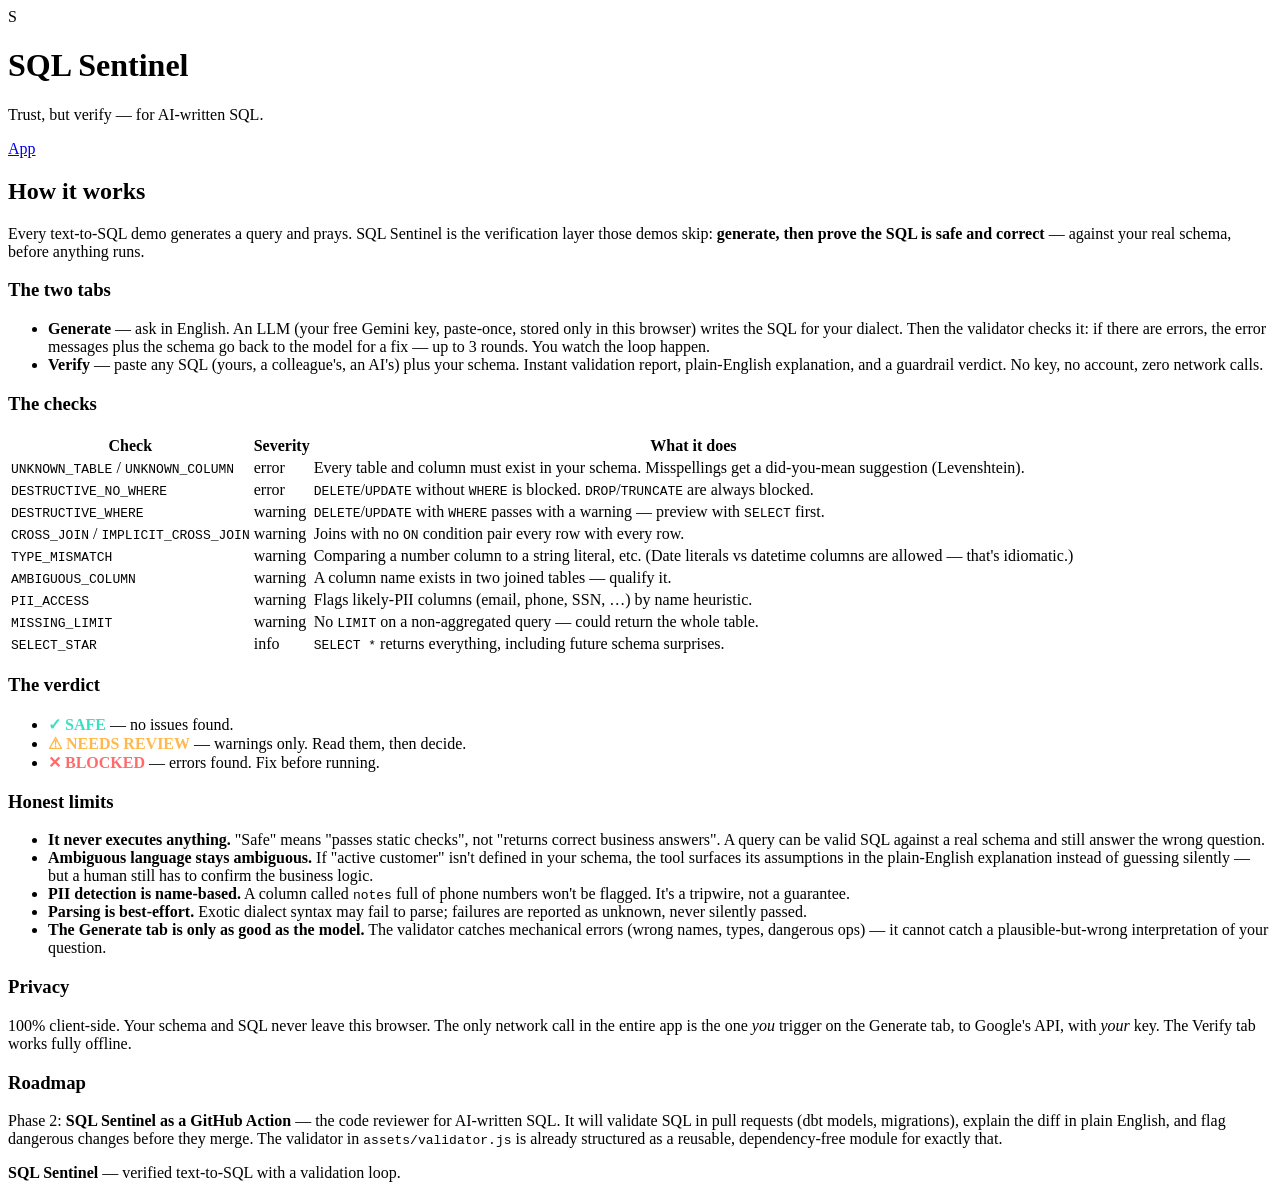
==== about.html @ b8eaa501 "Add SQL Sentinel web app" ====
<!DOCTYPE html>
<html lang="en">
<head>
<meta charset="UTF-8">
<meta name="viewport" content="width=device-width, initial-scale=1.0">
<title>How it works — SQL Sentinel</title>
<link rel="stylesheet" href="assets/style.css">
<link rel="icon" href="data:image/svg+xml,<svg xmlns='http://www.w3.org/2000/svg' viewBox='0 0 100 100'><rect width='100' height='100' rx='20' fill='%230b1026'/><text x='50' y='70' font-size='52' text-anchor='middle' fill='%2338e1c6' font-family='monospace' font-weight='bold'>S</text></svg>">
</head>
<body>
<header class="site-header">
  <div class="wrap">
    <div class="brand">
      <span class="logo">S</span>
      <div>
        <h1>SQL Sentinel</h1>
        <p class="tagline">Trust, but verify — for AI-written SQL.</p>
      </div>
    </div>
    <nav><a href="index.html">App</a></nav>
  </div>
</header>

<main class="wrap article">
  <h2>How it works</h2>
  <p>Every text-to-SQL demo generates a query and prays. SQL Sentinel is the
     verification layer those demos skip: <strong>generate, then prove the SQL is
     safe and correct</strong> — against your real schema, before anything runs.</p>

  <h3>The two tabs</h3>
  <ul>
    <li><strong>Generate</strong> — ask in English. An LLM (your free Gemini key,
      paste-once, stored only in this browser) writes the SQL for your dialect.
      Then the validator checks it: if there are errors, the error messages plus
      the schema go back to the model for a fix — up to 3 rounds. You watch the
      loop happen.</li>
    <li><strong>Verify</strong> — paste any SQL (yours, a colleague's, an AI's)
      plus your schema. Instant validation report, plain-English explanation,
      and a guardrail verdict. No key, no account, zero network calls.</li>
  </ul>

  <h3>The checks</h3>
  <table>
    <tr><th>Check</th><th>Severity</th><th>What it does</th></tr>
    <tr><td><code>UNKNOWN_TABLE</code> / <code>UNKNOWN_COLUMN</code></td><td>error</td><td>Every table and column must exist in your schema. Misspellings get a did-you-mean suggestion (Levenshtein).</td></tr>
    <tr><td><code>DESTRUCTIVE_NO_WHERE</code></td><td>error</td><td><code>DELETE</code>/<code>UPDATE</code> without <code>WHERE</code> is blocked. <code>DROP</code>/<code>TRUNCATE</code> are always blocked.</td></tr>
    <tr><td><code>DESTRUCTIVE_WHERE</code></td><td>warning</td><td><code>DELETE</code>/<code>UPDATE</code> with <code>WHERE</code> passes with a warning — preview with <code>SELECT</code> first.</td></tr>
    <tr><td><code>CROSS_JOIN</code> / <code>IMPLICIT_CROSS_JOIN</code></td><td>warning</td><td>Joins with no <code>ON</code> condition pair every row with every row.</td></tr>
    <tr><td><code>TYPE_MISMATCH</code></td><td>warning</td><td>Comparing a number column to a string literal, etc. (Date literals vs datetime columns are allowed — that's idiomatic.)</td></tr>
    <tr><td><code>AMBIGUOUS_COLUMN</code></td><td>warning</td><td>A column name exists in two joined tables — qualify it.</td></tr>
    <tr><td><code>PII_ACCESS</code></td><td>warning</td><td>Flags likely-PII columns (email, phone, SSN, …) by name heuristic.</td></tr>
    <tr><td><code>MISSING_LIMIT</code></td><td>warning</td><td>No <code>LIMIT</code> on a non-aggregated query — could return the whole table.</td></tr>
    <tr><td><code>SELECT_STAR</code></td><td>info</td><td><code>SELECT *</code> returns everything, including future schema surprises.</td></tr>
  </table>

  <h3>The verdict</h3>
  <ul>
    <li><strong style="color:#38e1c6">✓ SAFE</strong> — no issues found.</li>
    <li><strong style="color:#ffb84d">⚠ NEEDS REVIEW</strong> — warnings only. Read them, then decide.</li>
    <li><strong style="color:#ff6b6b">✕ BLOCKED</strong> — errors found. Fix before running.</li>
  </ul>

  <h3>Honest limits</h3>
  <ul>
    <li><strong>It never executes anything.</strong> "Safe" means "passes static checks", not "returns correct business answers". A query can be valid SQL against a real schema and still answer the wrong question.</li>
    <li><strong>Ambiguous language stays ambiguous.</strong> If "active customer" isn't defined in your schema, the tool surfaces its assumptions in the plain-English explanation instead of guessing silently — but a human still has to confirm the business logic.</li>
    <li><strong>PII detection is name-based.</strong> A column called <code>notes</code> full of phone numbers won't be flagged. It's a tripwire, not a guarantee.</li>
    <li><strong>Parsing is best-effort.</strong> Exotic dialect syntax may fail to parse; failures are reported as unknown, never silently passed.</li>
    <li><strong>The Generate tab is only as good as the model.</strong> The validator catches mechanical errors (wrong names, types, dangerous ops) — it cannot catch a plausible-but-wrong interpretation of your question.</li>
  </ul>

  <h3>Privacy</h3>
  <p>100% client-side. Your schema and SQL never leave this browser. The only
     network call in the entire app is the one <em>you</em> trigger on the Generate
     tab, to Google's API, with <em>your</em> key. The Verify tab works fully offline.</p>

  <h3>Roadmap</h3>
  <p>Phase 2: <strong>SQL Sentinel as a GitHub Action</strong> — the code reviewer
     for AI-written SQL. It will validate SQL in pull requests (dbt models,
     migrations), explain the diff in plain English, and flag dangerous changes
     before they merge. The validator in <code>assets/validator.js</code> is
     already structured as a reusable, dependency-free module for exactly that.</p>
</main>

<footer class="site-footer">
  <div class="wrap">
    <p><strong>SQL Sentinel</strong> — verified text-to-SQL with a validation loop.</p>
  </div>
</footer>
</body>
</html>
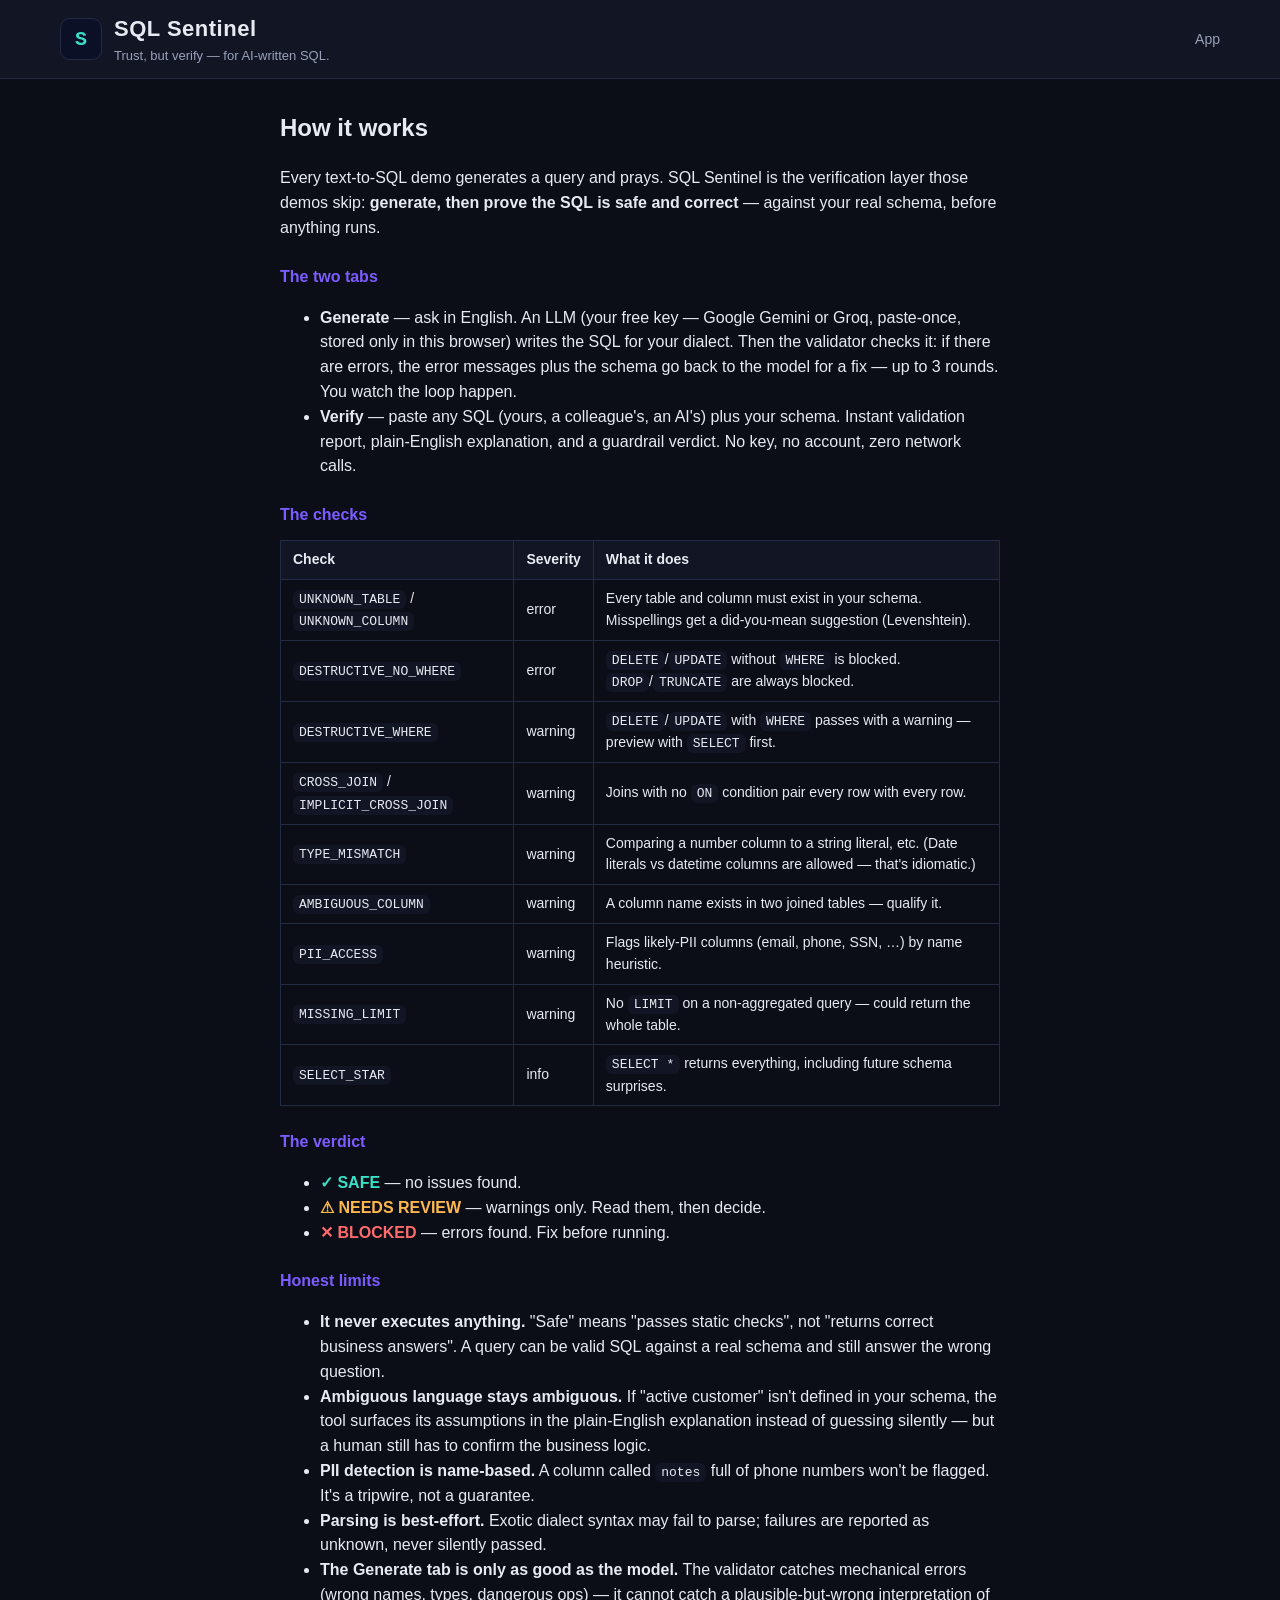
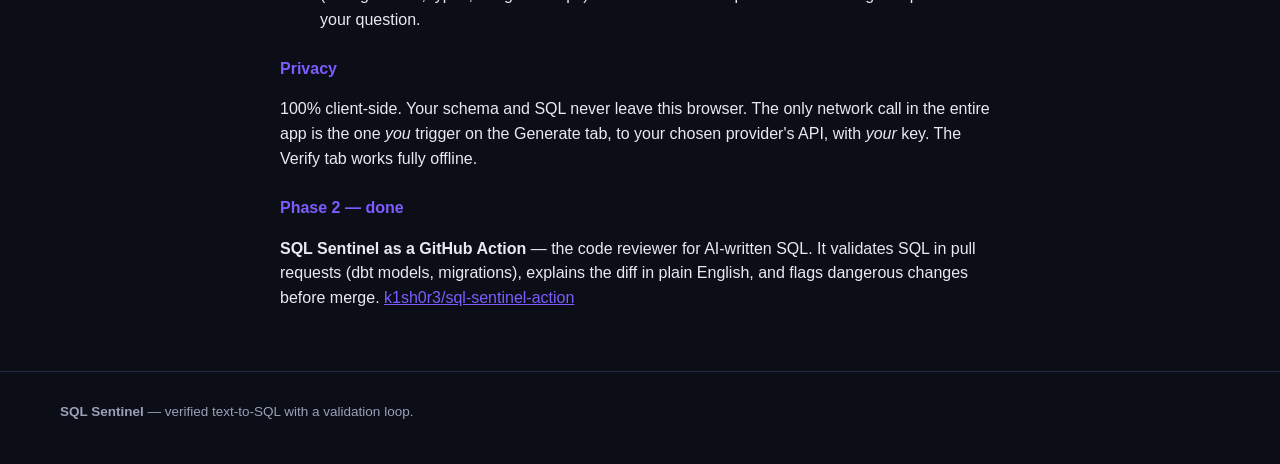
==== commit f41dbcf7: "Add Groq provider option to Generate tab" ====
--- a/about.html
+++ b/about.html
@@ -29,8 +29,8 @@
 
   <h3>The two tabs</h3>
   <ul>
-    <li><strong>Generate</strong> — ask in English. An LLM (your free Gemini key,
-      paste-once, stored only in this browser) writes the SQL for your dialect.
+    <li><strong>Generate</strong> — ask in English. An LLM (your free key — Google Gemini
+      or Groq, paste-once, stored only in this browser) writes the SQL for your dialect.
       Then the validator checks it: if there are errors, the error messages plus
       the schema go back to the model for a fix — up to 3 rounds. You watch the
       loop happen.</li>
@@ -72,14 +72,13 @@
   <h3>Privacy</h3>
   <p>100% client-side. Your schema and SQL never leave this browser. The only
      network call in the entire app is the one <em>you</em> trigger on the Generate
-     tab, to Google's API, with <em>your</em> key. The Verify tab works fully offline.</p>
+     tab, to your chosen provider's API, with <em>your</em> key. The Verify tab works fully offline.</p>
 
-  <h3>Roadmap</h3>
-  <p>Phase 2: <strong>SQL Sentinel as a GitHub Action</strong> — the code reviewer
-     for AI-written SQL. It will validate SQL in pull requests (dbt models,
-     migrations), explain the diff in plain English, and flag dangerous changes
-     before they merge. The validator in <code>assets/validator.js</code> is
-     already structured as a reusable, dependency-free module for exactly that.</p>
+  <h3>Phase 2 — done</h3>
+  <p><strong>SQL Sentinel as a GitHub Action</strong> — the code reviewer
+     for AI-written SQL. It validates SQL in pull requests (dbt models,
+     migrations), explains the diff in plain English, and flags dangerous changes
+     before merge. <a href="https://github.com/k1sh0r3/sql-sentinel-action">k1sh0r3/sql-sentinel-action</a></p>
 </main>
 
 <footer class="site-footer">
--- a/assets/style.css
+++ b/assets/style.css
@@ -0,0 +1,149 @@
+:root {
+  --bg: #0b0e17;
+  --bg2: #111524;
+  --card: #151a2e;
+  --line: #232a45;
+  --text: #e8eaf2;
+  --dim: #9aa1b8;
+  --accent: #7c5cff;
+  --teal: #38e1c6;
+  --red: #ff6b6b;
+  --amber: #ffb84d;
+}
+* { box-sizing: border-box; }
+body {
+  margin: 0; background: var(--bg); color: var(--text);
+  font-family: -apple-system, BlinkMacSystemFont, "Segoe UI", Inter, Roboto, sans-serif;
+  line-height: 1.55;
+}
+.wrap { max-width: 1200px; margin: 0 auto; padding: 0 20px; }
+a { color: var(--accent); }
+code, pre { font-family: ui-monospace, SFMono-Regular, Menlo, Consolas, monospace; }
+
+/* header */
+.site-header { background: var(--bg2); border-bottom: 1px solid var(--line); position: sticky; top: 0; z-index: 10; }
+.site-header .wrap { display: flex; align-items: center; justify-content: space-between; padding-top: 12px; padding-bottom: 12px; }
+.brand { display: flex; align-items: center; gap: 12px; }
+.logo {
+  width: 42px; height: 42px; border-radius: 10px; background: #0b1026;
+  border: 1px solid var(--line); display: flex; align-items: center; justify-content: center;
+  font-family: monospace; font-weight: bold; font-size: 20px; color: var(--teal);
+}
+.brand h1 { margin: 0; font-size: 22px; letter-spacing: 0.5px; }
+.tagline { margin: 0; color: var(--dim); font-size: 13px; }
+.site-header nav a { color: var(--dim); text-decoration: none; font-size: 14px; margin-left: 18px; }
+.site-header nav a:hover { color: var(--text); }
+
+/* tabs */
+.tabs { display: flex; gap: 8px; margin: 26px 0 20px; }
+.tab {
+  background: var(--bg2); border: 1px solid var(--line); color: var(--dim);
+  border-radius: 10px; padding: 10px 22px; font-size: 15px; cursor: pointer;
+}
+.tab:hover { color: var(--text); border-color: var(--accent); }
+.tab.active { background: var(--card); color: var(--text); border-color: var(--accent); }
+.tab .keyless {
+  font-size: 11px; color: var(--teal); border: 1px solid var(--teal);
+  border-radius: 999px; padding: 1px 8px; margin-left: 6px; vertical-align: 2px;
+}
+
+/* layout */
+.gen-grid { display: grid; grid-template-columns: 340px 1fr; gap: 16px; padding-bottom: 40px; }
+.verify-grid { display: grid; grid-template-columns: 1fr 1fr; gap: 16px; }
+@media (max-width: 900px) { .gen-grid, .verify-grid { grid-template-columns: 1fr; } }
+.schema-panel {
+  background: var(--card); border: 1px solid var(--line); border-radius: 14px;
+  padding: 16px; align-self: start;
+}
+h3 { font-size: 14px; margin: 18px 0 10px; color: var(--text); }
+h3:first-child { margin-top: 0; }
+.lede { color: var(--dim); font-size: 15px; max-width: 760px; }
+
+textarea, input[type="text"], input[type="password"], select {
+  background: var(--bg2); border: 1px solid var(--line); color: var(--text);
+  border-radius: 10px; padding: 10px 12px; font-size: 13.5px; width: 100%;
+}
+textarea { font-family: ui-monospace, SFMono-Regular, Menlo, Consolas, monospace; resize: vertical; }
+input[type="password"], input[type="text"] { margin-bottom: 8px; }
+label.muted { display: block; margin-top: 12px; }
+.muted { color: var(--dim); font-size: 13px; }
+.muted-sm { color: var(--dim); font-size: 12px; font-weight: normal; }
+
+.btnrow { display: flex; gap: 8px; align-items: center; margin-top: 10px; flex-wrap: wrap; }
+.btn {
+  background: var(--bg2); border: 1px solid var(--line); color: var(--text);
+  border-radius: 10px; padding: 8px 16px; font-size: 13.5px; cursor: pointer;
+}
+.btn:hover { border-color: var(--accent); }
+.btn.primary { background: var(--accent); border-color: var(--accent); color: #fff; font-weight: 600; }
+.btn:disabled { opacity: .45; cursor: default; }
+
+.chips { display: flex; gap: 8px; flex-wrap: wrap; margin-bottom: 10px; }
+.chip {
+  background: var(--bg2); border: 1px solid var(--line); color: var(--dim);
+  border-radius: 999px; padding: 5px 14px; font-size: 12.5px; cursor: pointer;
+}
+.chip:hover { color: var(--text); border-color: var(--teal); }
+
+/* loop log */
+.loop-log {
+  margin-top: 14px; background: var(--bg2); border: 1px solid var(--line);
+  border-radius: 10px; padding: 12px 14px; font-size: 13px; color: var(--dim);
+}
+.loop-log .round { margin-bottom: 6px; }
+.loop-log .round:last-child { margin-bottom: 0; }
+.loop-log .bad { color: var(--red); }
+.loop-log .good { color: var(--teal); }
+
+/* verdict */
+.verdict {
+  margin: 18px 0 6px; padding: 12px 16px; border-radius: 10px; font-weight: 700; font-size: 15px;
+  border: 1px solid var(--line); background: var(--bg2);
+}
+.verdict.safe { border-color: var(--teal); color: var(--teal); }
+.verdict.review { border-color: var(--amber); color: var(--amber); }
+.verdict.blocked { border-color: var(--red); color: var(--red); }
+
+/* sql output */
+.sqlout {
+  background: #0a0d18; border: 1px solid var(--line); border-radius: 10px;
+  padding: 14px 16px; overflow: auto; font-size: 13.5px; white-space: pre-wrap;
+}
+
+/* issues */
+.issues { display: flex; flex-direction: column; gap: 8px; }
+.issue {
+  border: 1px solid var(--line); border-left-width: 4px; border-radius: 8px;
+  padding: 10px 14px; background: var(--bg2); font-size: 13.5px;
+}
+.issue.error { border-left-color: var(--red); }
+.issue.warning { border-left-color: var(--amber); }
+.issue.info { border-left-color: var(--accent); }
+.issue .code {
+  font-size: 11px; text-transform: uppercase; letter-spacing: .06em;
+  color: var(--dim); display: block; margin-bottom: 2px;
+}
+.issue.error .code { color: var(--red); }
+.issue.warning .code { color: var(--amber); }
+.issue .sugg { color: var(--dim); font-size: 12.5px; margin-top: 4px; }
+.issue .sugg::before { content: "→ "; }
+.no-issues { color: var(--teal); font-size: 14px; }
+
+.explain {
+  background: var(--card); border: 1px solid var(--line); border-radius: 10px;
+  padding: 14px 16px; font-size: 14px;
+}
+
+/* about */
+.article { max-width: 760px; margin: 30px auto 60px; }
+.article h2 { margin-top: 30px; }
+.article h3 { margin-top: 24px; color: var(--accent); font-size: 16px; }
+.article code { background: var(--bg2); padding: 2px 6px; border-radius: 6px; font-size: 13px; }
+.article pre { background: var(--bg2); border: 1px solid var(--line); border-radius: 10px; padding: 14px; overflow: auto; font-size: 13px; }
+.article table { border-collapse: collapse; width: 100%; font-size: 14px; margin: 12px 0; }
+.article th, .article td { border: 1px solid var(--line); padding: 8px 12px; text-align: left; }
+.article th { background: var(--bg2); }
+
+.site-footer { border-top: 1px solid var(--line); padding: 24px 0 40px; margin-top: 20px; }
+.site-footer p { margin: 6px 0; font-size: 13.5px; color: var(--dim); }
+[hidden] { display: none !important; }
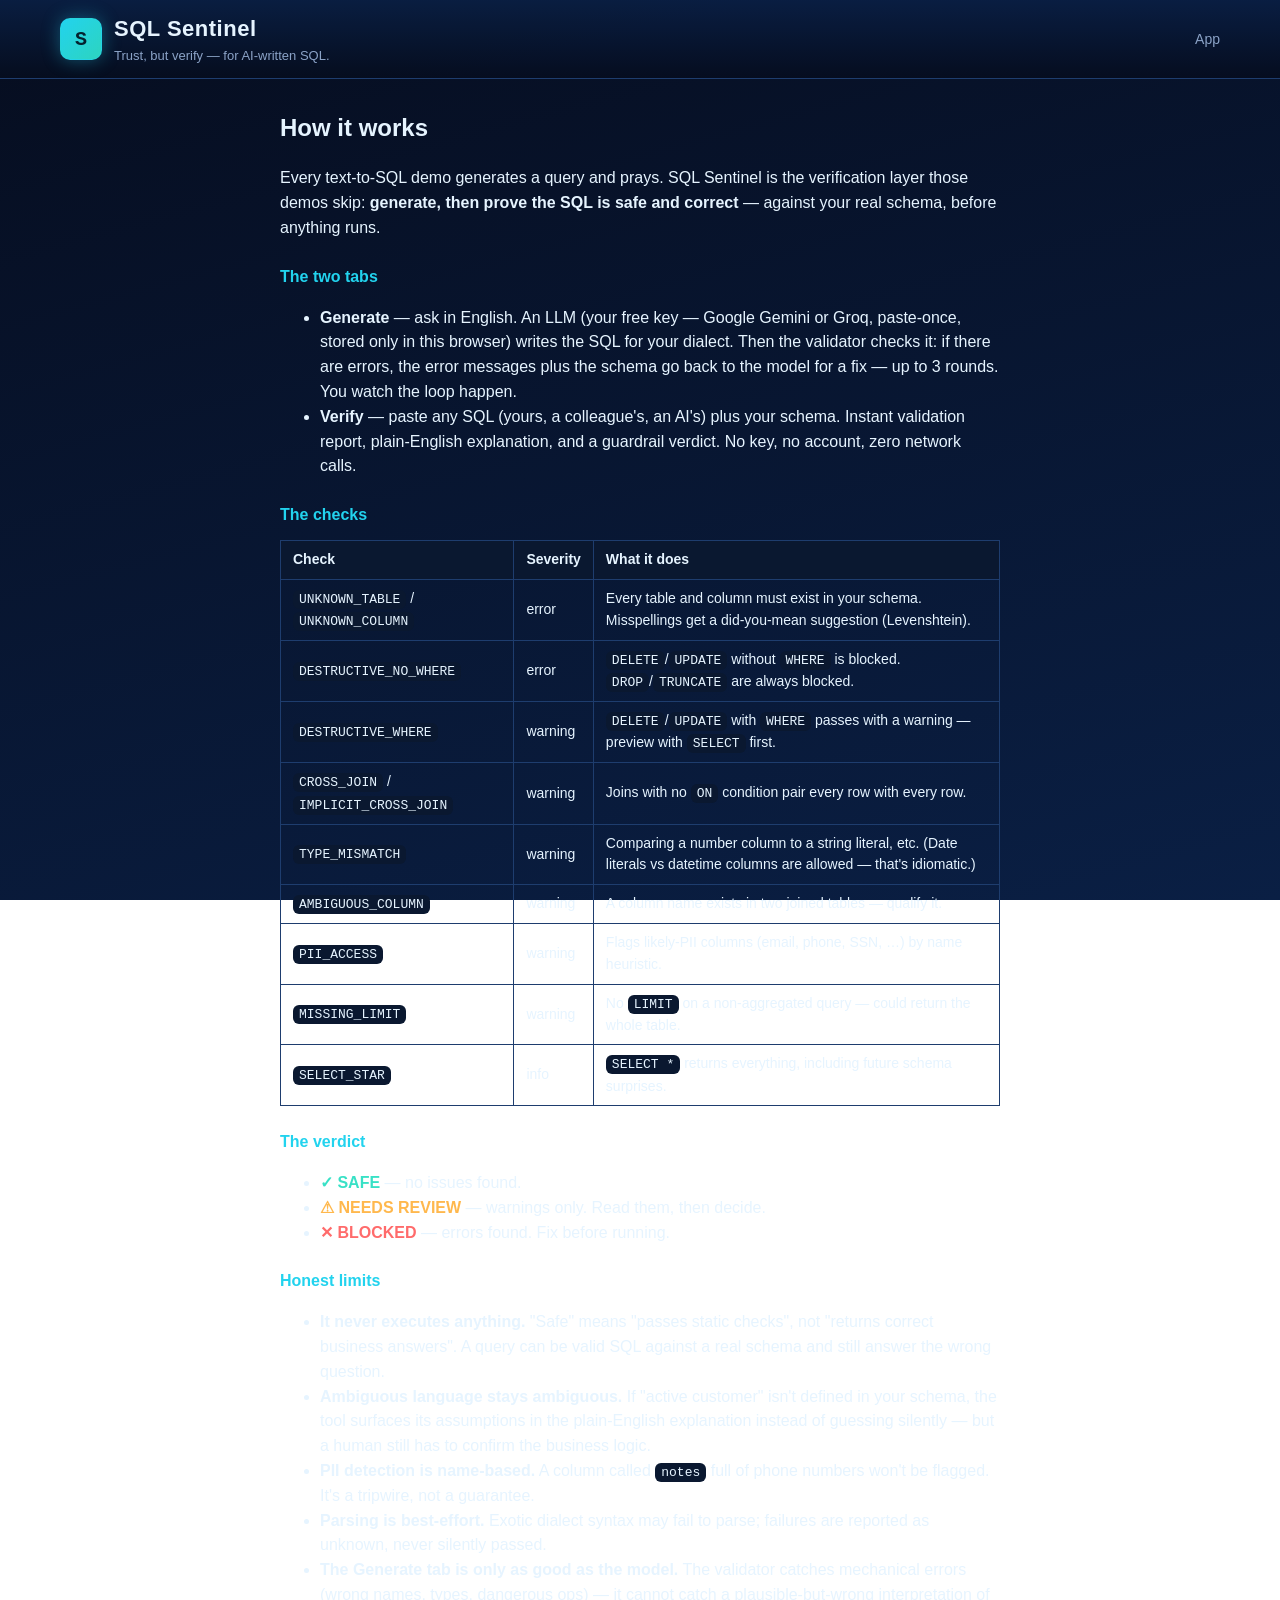
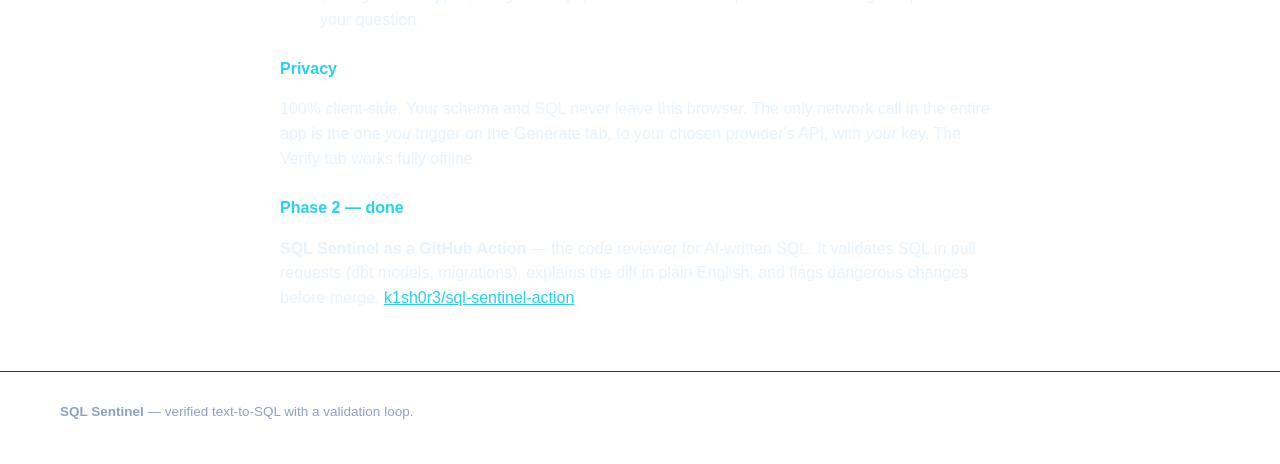
==== commit 30c95e1b: "style: AEGIS visual identity (colors, gradients, animations)" ====
--- a/about.html
+++ b/about.html
@@ -4,7 +4,7 @@
 <meta charset="UTF-8">
 <meta name="viewport" content="width=device-width, initial-scale=1.0">
 <title>How it works — SQL Sentinel</title>
-<link rel="stylesheet" href="assets/style.css">
+<link rel="stylesheet" href="assets/style.css?v=2">
 <link rel="icon" href="data:image/svg+xml,<svg xmlns='http://www.w3.org/2000/svg' viewBox='0 0 100 100'><rect width='100' height='100' rx='20' fill='%230b1026'/><text x='50' y='70' font-size='52' text-anchor='middle' fill='%2338e1c6' font-family='monospace' font-weight='bold'>S</text></svg>">
 </head>
 <body>
--- a/assets/style.css
+++ b/assets/style.css
@@ -1,18 +1,20 @@
 :root {
-  --bg: #0b0e17;
-  --bg2: #111524;
-  --card: #151a2e;
-  --line: #232a45;
-  --text: #e8eaf2;
-  --dim: #9aa1b8;
-  --accent: #7c5cff;
-  --teal: #38e1c6;
+  --bg: #060d1f;
+  --bg2: #0a1830;
+  --card: #0c1c38;
+  --line: #1e3d6e;
+  --text: #e6f4ff;
+  --dim: #8ba3c7;
+  --accent: #22d3ee;
+  --teal: #2dd4bf;
   --red: #ff6b6b;
   --amber: #ffb84d;
+  --cta: linear-gradient(135deg, #22d3ee, #2dd4bf);
 }
 * { box-sizing: border-box; }
 body {
-  margin: 0; background: var(--bg); color: var(--text);
+  margin: 0; background: linear-gradient(165deg, #060d1f 0%, #0a1f44 100%);
+  background-attachment: fixed; color: var(--text);
   font-family: -apple-system, BlinkMacSystemFont, "Segoe UI", Inter, Roboto, sans-serif;
   line-height: 1.55;
 }
@@ -21,13 +23,24 @@
 code, pre { font-family: ui-monospace, SFMono-Regular, Menlo, Consolas, monospace; }
 
 /* header */
-.site-header { background: var(--bg2); border-bottom: 1px solid var(--line); position: sticky; top: 0; z-index: 10; }
-.site-header .wrap { display: flex; align-items: center; justify-content: space-between; padding-top: 12px; padding-bottom: 12px; }
+.site-header {
+  background: linear-gradient(180deg, rgba(10,31,68,.92), rgba(6,13,31,.92));
+  border-bottom: 1px solid var(--line); position: sticky; top: 0; z-index: 10;
+  overflow: hidden;
+}
+.site-header::before {
+  content: ""; position: absolute; inset: 0; pointer-events: none;
+  background: linear-gradient(105deg, transparent 42%, rgba(34,211,238,.10) 50%, transparent 58%);
+  transform: translateX(-100%);
+  animation: aegisHeaderShimmer 6s ease-in-out infinite;
+}
+.site-header .wrap { display: flex; align-items: center; justify-content: space-between; padding-top: 12px; padding-bottom: 12px; position: relative; }
 .brand { display: flex; align-items: center; gap: 12px; }
 .logo {
-  width: 42px; height: 42px; border-radius: 10px; background: #0b1026;
-  border: 1px solid var(--line); display: flex; align-items: center; justify-content: center;
-  font-family: monospace; font-weight: bold; font-size: 20px; color: var(--teal);
+  width: 42px; height: 42px; border-radius: 10px; background: var(--cta);
+  border: 1px solid rgba(34,211,238,.45); display: flex; align-items: center; justify-content: center;
+  font-family: monospace; font-weight: bold; font-size: 20px; color: #04222e;
+  box-shadow: 0 0 18px rgba(34,211,238,.35);
 }
 .brand h1 { margin: 0; font-size: 22px; letter-spacing: 0.5px; }
 .tagline { margin: 0; color: var(--dim); font-size: 13px; }
@@ -41,7 +54,10 @@
   border-radius: 10px; padding: 10px 22px; font-size: 15px; cursor: pointer;
 }
 .tab:hover { color: var(--text); border-color: var(--accent); }
-.tab.active { background: var(--card); color: var(--text); border-color: var(--accent); }
+.tab.active {
+  background: var(--card); color: var(--text); border-color: var(--accent);
+  box-shadow: 0 0 14px rgba(34,211,238,.18);
+}
 .tab .keyless {
   font-size: 11px; color: var(--teal); border: 1px solid var(--teal);
   border-radius: 999px; padding: 1px 8px; margin-left: 6px; vertical-align: 2px;
@@ -54,6 +70,7 @@
 .schema-panel {
   background: var(--card); border: 1px solid var(--line); border-radius: 14px;
   padding: 16px; align-self: start;
+  box-shadow: 0 4px 24px rgba(3,8,20,.45);
 }
 h3 { font-size: 14px; margin: 18px 0 10px; color: var(--text); }
 h3:first-child { margin-top: 0; }
@@ -74,8 +91,12 @@
   background: var(--bg2); border: 1px solid var(--line); color: var(--text);
   border-radius: 10px; padding: 8px 16px; font-size: 13.5px; cursor: pointer;
 }
-.btn:hover { border-color: var(--accent); }
-.btn.primary { background: var(--accent); border-color: var(--accent); color: #fff; font-weight: 600; }
+.btn:hover { border-color: var(--accent); box-shadow: 0 0 10px rgba(34,211,238,.15); }
+.btn.primary {
+  background: var(--cta); border-color: transparent; color: #03232c; font-weight: 700;
+  box-shadow: 0 2px 16px rgba(34,211,238,.30);
+}
+.btn.primary:hover { box-shadow: 0 2px 22px rgba(34,211,238,.45); }
 .btn:disabled { opacity: .45; cursor: default; }
 
 .chips { display: flex; gap: 8px; flex-wrap: wrap; margin-bottom: 10px; }
@@ -97,16 +118,29 @@
 
 /* verdict */
 .verdict {
+  position: relative;
   margin: 18px 0 6px; padding: 12px 16px; border-radius: 10px; font-weight: 700; font-size: 15px;
   border: 1px solid var(--line); background: var(--bg2);
 }
-.verdict.safe { border-color: var(--teal); color: var(--teal); }
+.verdict::after {
+  content: ""; position: absolute; inset: -2px; border-radius: 12px;
+  border: 2px solid rgba(34,211,238,.5); opacity: 0; pointer-events: none;
+  animation: aegisShieldPulse 3s ease-out infinite;
+}
+.verdict.safe {
+  border-color: var(--teal); color: var(--teal);
+  background: linear-gradient(135deg, rgba(34,211,238,.10), rgba(45,212,191,.10));
+  box-shadow: 0 0 28px rgba(45,212,191,.22), inset 0 0 14px rgba(45,212,191,.06);
+}
+.verdict.safe::after { border-color: rgba(45,212,191,.65); }
 .verdict.review { border-color: var(--amber); color: var(--amber); }
+.verdict.review::after { border-color: rgba(255,184,77,.55); }
 .verdict.blocked { border-color: var(--red); color: var(--red); }
+.verdict.blocked::after { border-color: rgba(255,107,107,.55); }
 
 /* sql output */
 .sqlout {
-  background: #0a0d18; border: 1px solid var(--line); border-radius: 10px;
+  background: #071026; border: 1px solid var(--line); border-radius: 10px;
   padding: 14px 16px; overflow: auto; font-size: 13.5px; white-space: pre-wrap;
 }
 
@@ -132,6 +166,7 @@
 .explain {
   background: var(--card); border: 1px solid var(--line); border-radius: 10px;
   padding: 14px 16px; font-size: 14px;
+  box-shadow: 0 4px 24px rgba(3,8,20,.45);
 }
 
 /* about */
@@ -147,3 +182,18 @@
 .site-footer { border-top: 1px solid var(--line); padding: 24px 0 40px; margin-top: 20px; }
 .site-footer p { margin: 6px 0; font-size: 13.5px; color: var(--dim); }
 [hidden] { display: none !important; }
+
+/* AEGIS signature animations (transform/opacity only) */
+@keyframes aegisShieldPulse {
+  0% { transform: scale(1); opacity: .75; }
+  70% { transform: scale(1.045); opacity: 0; }
+  100% { transform: scale(1.045); opacity: 0; }
+}
+@keyframes aegisHeaderShimmer {
+  0% { transform: translateX(-100%); }
+  55%, 100% { transform: translateX(100%); }
+}
+
+@media (prefers-reduced-motion: reduce) {
+  * { animation: none !important; transition: none !important; }
+}
